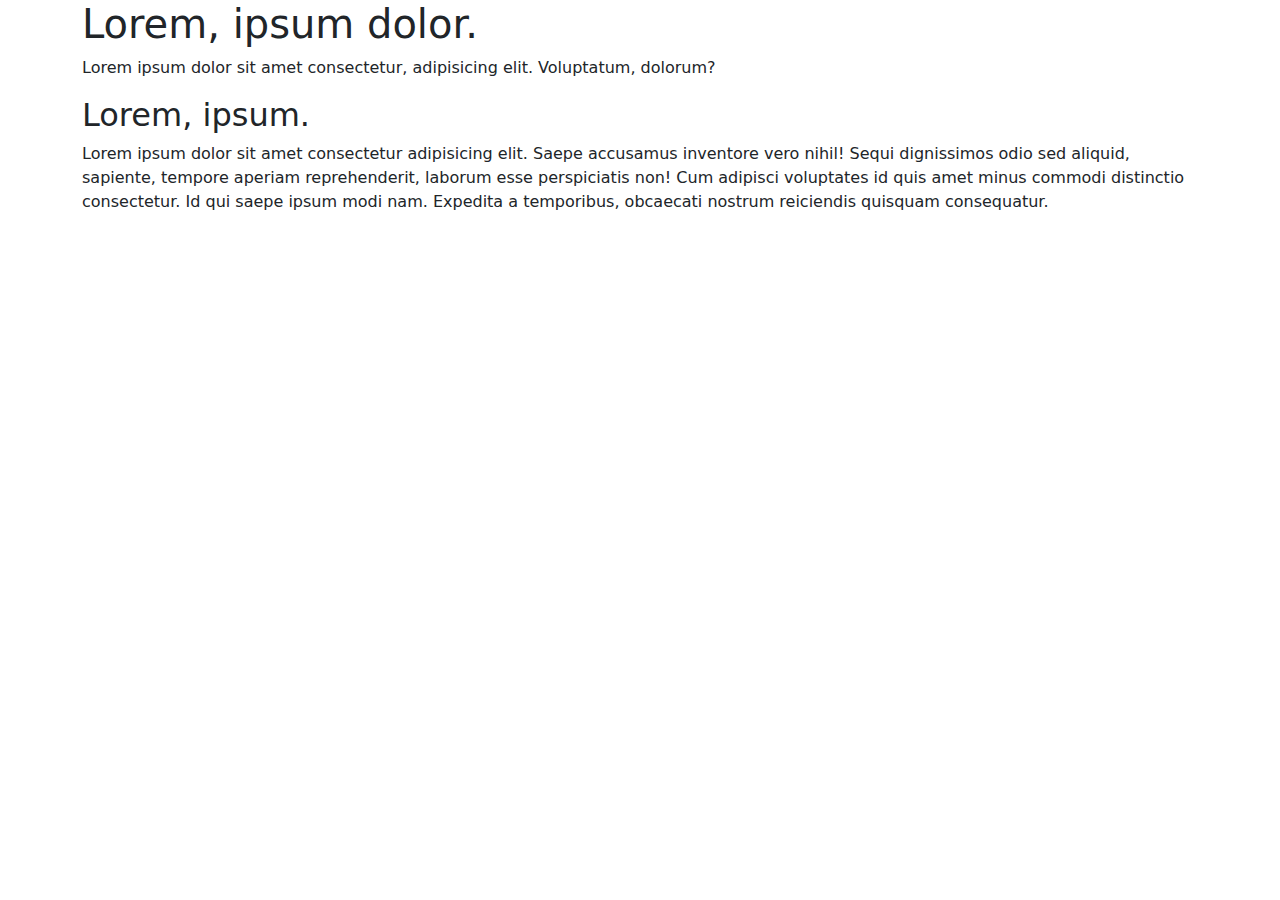
==== index.html @ 2d3d9566 "Add Bootstrap 5, create js css folders, create landing page" ====
<!DOCTYPE html>
<html lang="en">
<head>
    <meta charset="UTF-8">
    <meta name="viewport" content="width=device-width, initial-scale=1.0">
    <link rel="stylesheet" href="css/bootstrap/bootstrap.css">
    <title>UASEC</title>
</head>
<body>
<div class="container">
    <h1>Lorem, ipsum dolor.</h1>
    <p>Lorem ipsum dolor sit amet consectetur, adipisicing elit. Voluptatum, dolorum?</p>
    <h2>Lorem, ipsum.</h2>
    <p>Lorem ipsum dolor sit amet consectetur adipisicing elit. Saepe accusamus inventore vero nihil! Sequi dignissimos odio sed aliquid, sapiente, tempore aperiam reprehenderit, laborum esse perspiciatis non! Cum adipisci voluptates id quis amet minus commodi distinctio consectetur. Id qui saepe ipsum modi nam. Expedita a temporibus, obcaecati nostrum reiciendis quisquam consequatur.</p>

</div>
    <script>src="js/bootstrap/bootstrap.js"</script>
</body>
</html>
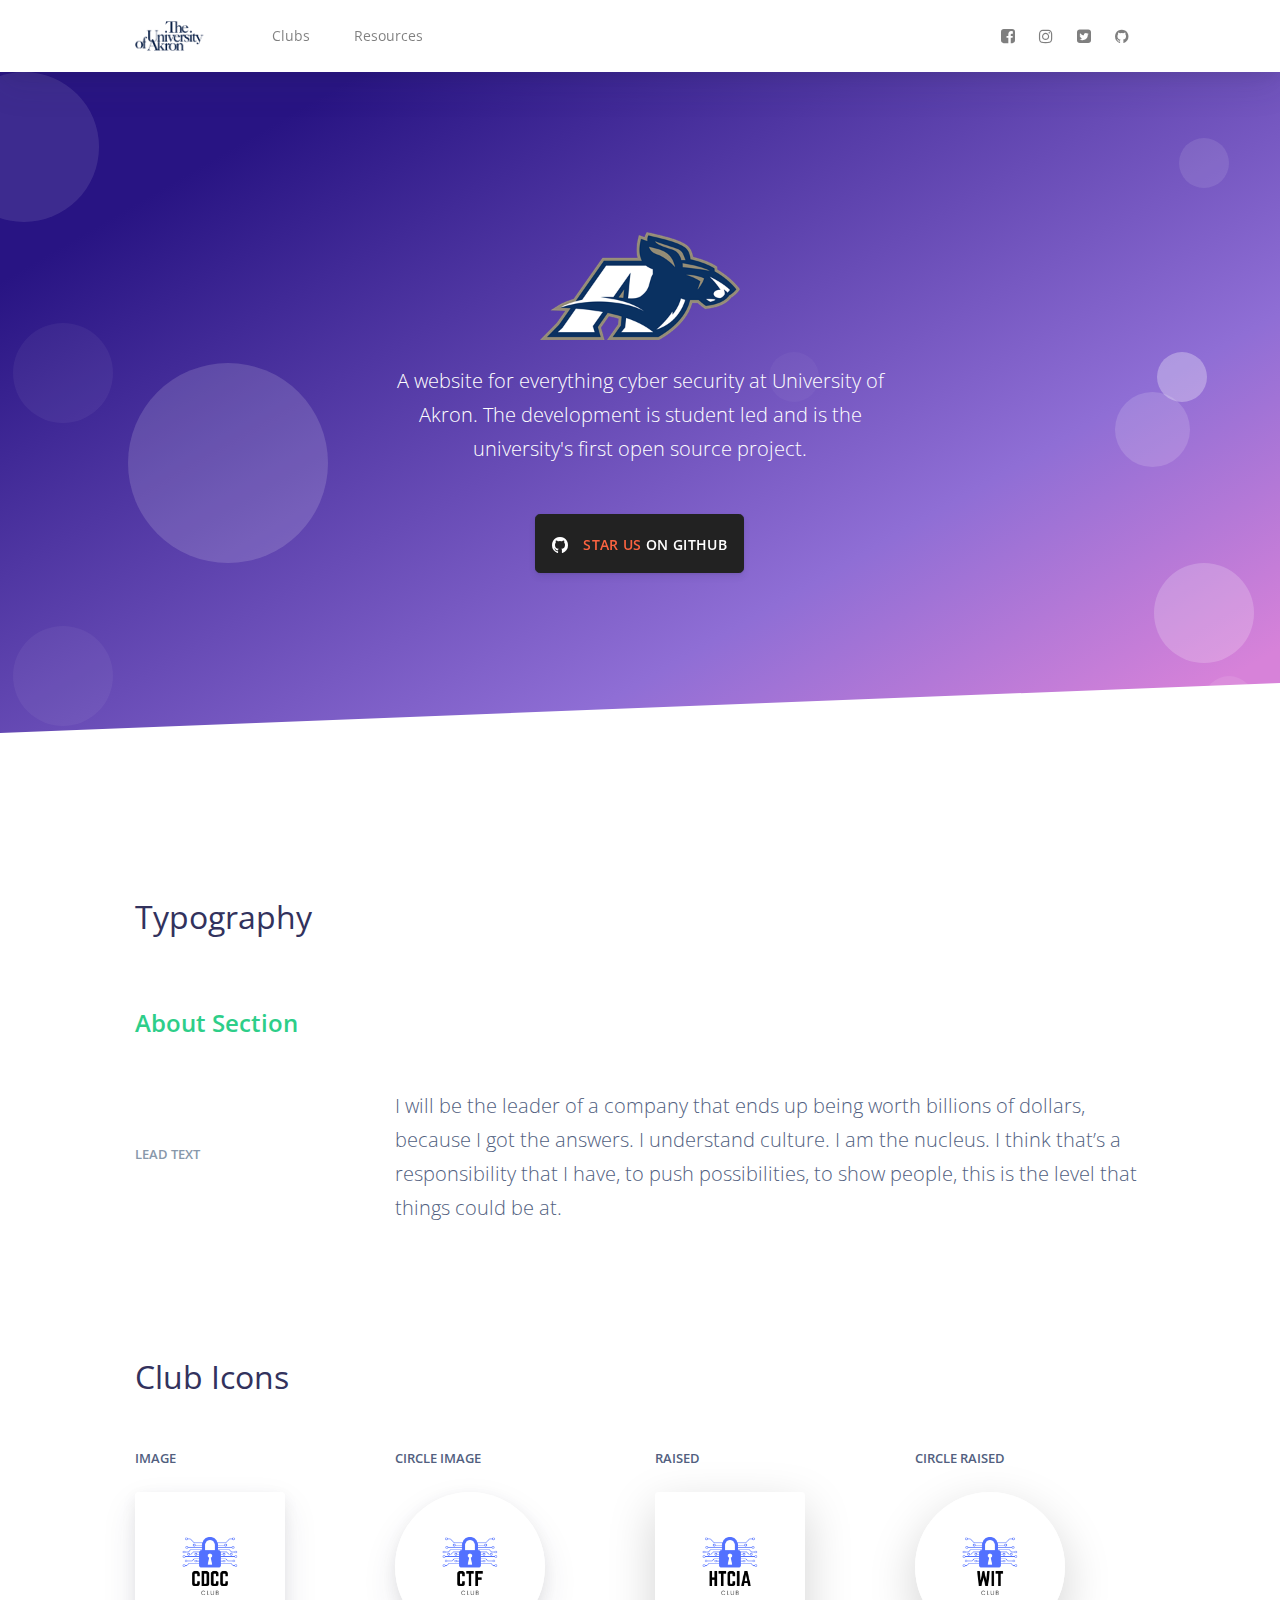
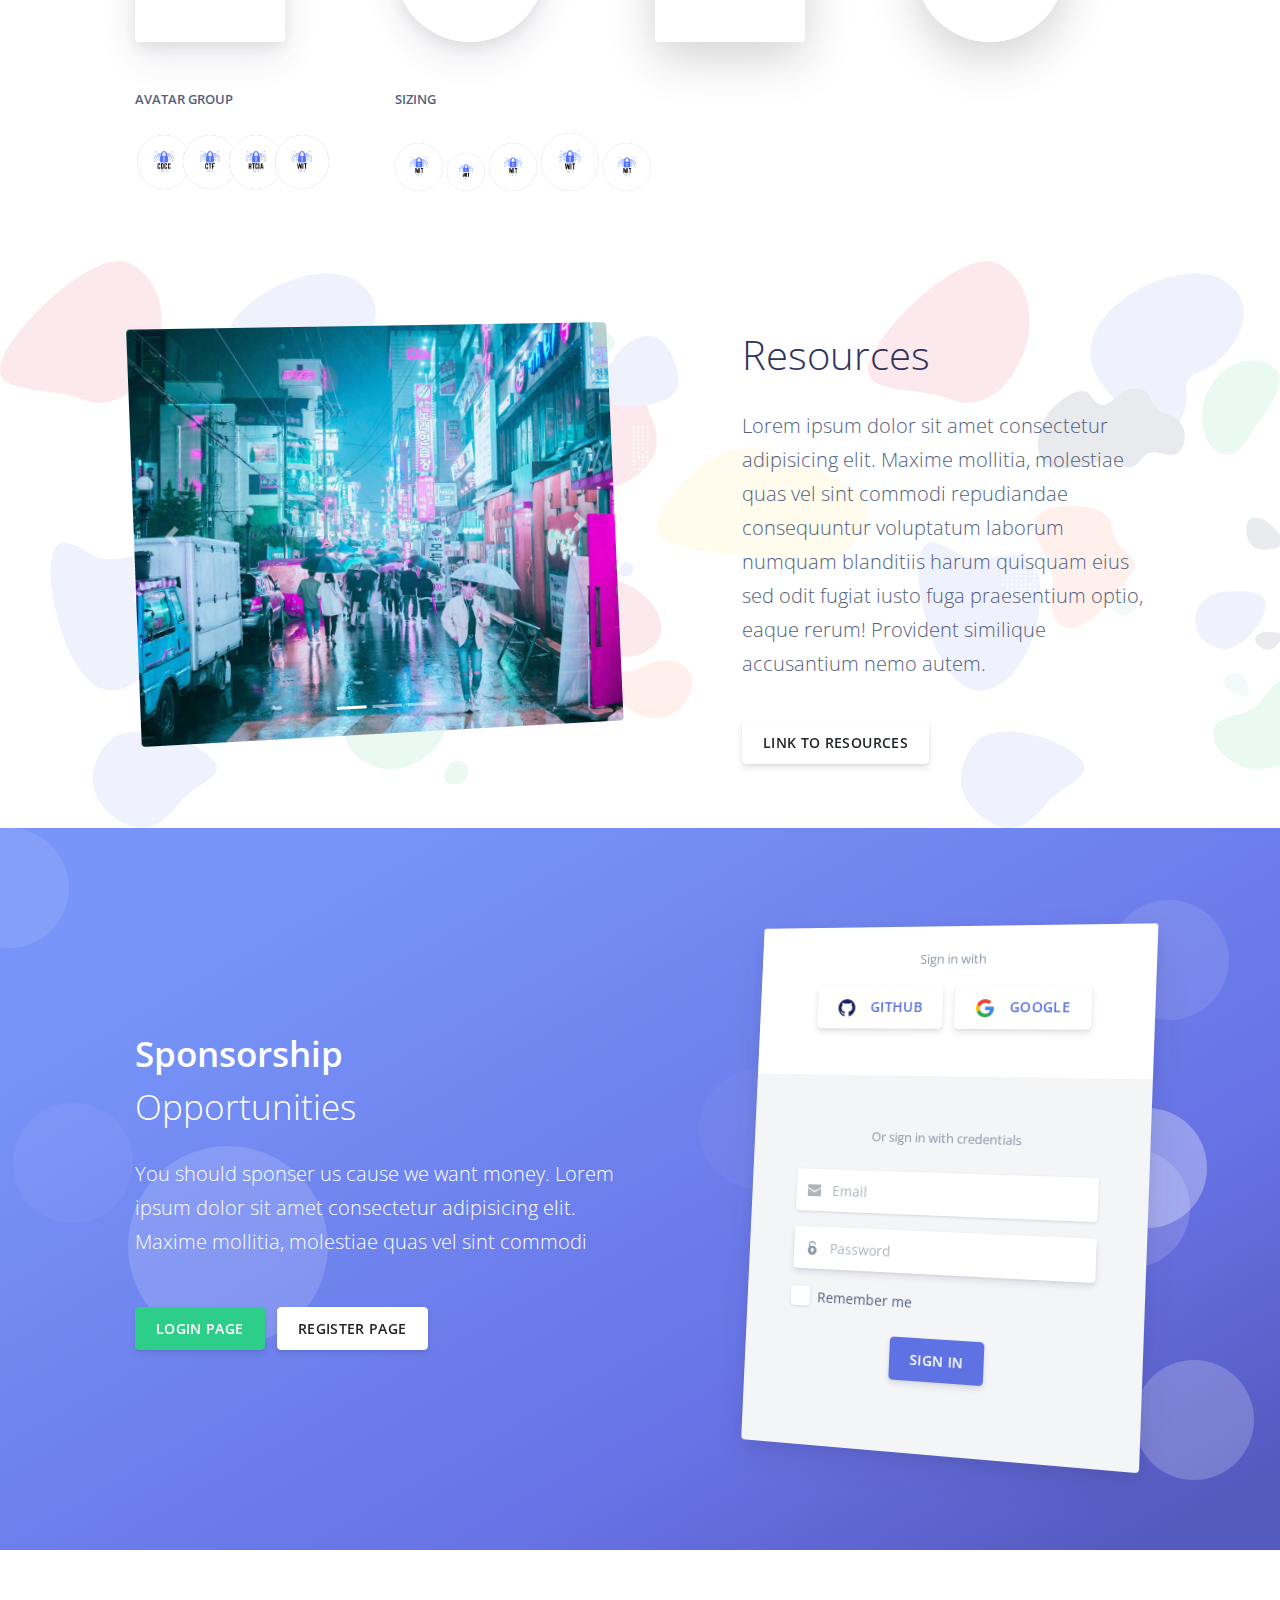
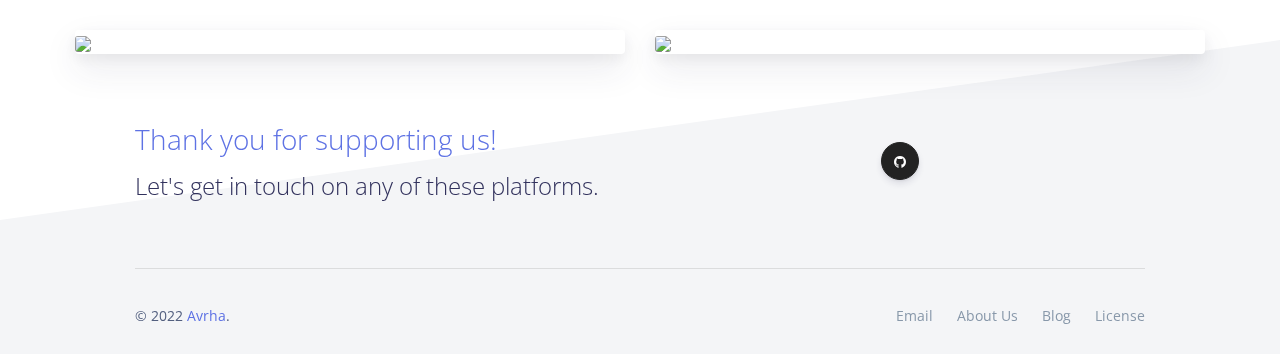
==== commit 22866b36: "stuff" ====
--- a/index.html
+++ b/index.html
@@ -1,19 +1,460 @@
 <!DOCTYPE html>
 <html lang="en">
+
 <head>
-    <meta charset="UTF-8">
-    <meta name="viewport" content="width=device-width, initial-scale=1.0">
-    <link rel="stylesheet" href="css/bootstrap/bootstrap.css">
-    <title>UASEC</title>
+  <meta charset="utf-8" />
+  <meta name="viewport" content="width=device-width, initial-scale=1, shrink-to-fit=no">
+  <link rel="apple-touch-icon" sizes="76x76" href="./assets/img/apple-icon.png">
+  <link rel="icon" type="image/png" href="./assets/img/favicon.png">
+  <title>
+      UASEC
+  </title>
+  <!--     Fonts and icons     -->
+  <link href="https://fonts.googleapis.com/css?family=Open+Sans:300,400,600,700" rel="stylesheet">
+  <link href="https://use.fontawesome.com/releases/v5.0.6/css/all.css" rel="stylesheet">
+  <!-- Nucleo Icons -->
+  <link href="./assets/css/nucleo-icons.css" rel="stylesheet" />
+  <link href="./assets/css/nucleo-svg.css" rel="stylesheet" />
+  <!-- Font Awesome Icons -->
+  <link href="./assets/css/font-awesome.css" rel="stylesheet" />
+  <link href="./assets/css/nucleo-svg.css" rel="stylesheet" />
+  <!-- CSS Files -->
+  <link href="./assets/css/uakronsec.css" rel="stylesheet" />
 </head>
-<body>
-<div class="container">
-    <h1>Lorem, ipsum dolor.</h1>
-    <p>Lorem ipsum dolor sit amet consectetur, adipisicing elit. Voluptatum, dolorum?</p>
-    <h2>Lorem, ipsum.</h2>
-    <p>Lorem ipsum dolor sit amet consectetur adipisicing elit. Saepe accusamus inventore vero nihil! Sequi dignissimos odio sed aliquid, sapiente, tempore aperiam reprehenderit, laborum esse perspiciatis non! Cum adipisci voluptates id quis amet minus commodi distinctio consectetur. Id qui saepe ipsum modi nam. Expedita a temporibus, obcaecati nostrum reiciendis quisquam consequatur.</p>
 
-</div>
-    <script>src="js/bootstrap/bootstrap.js"</script>
+<body class="index-page">
+  <!-- Navbar -->
+  <nav id="navbar-main" class="navbar navbar-main navbar-expand-lg bg-white navbar-light position-sticky top-0 shadow py-2">
+    <div class="container">
+      <a class="navbar-brand mr-lg-5" href="./index.html">
+        <img src="./assets/img/brand/blue.png">
+      </a>
+      <button class="navbar-toggler" type="button" data-toggle="collapse" data-target="#navbar_global" aria-controls="navbar_global" aria-expanded="false" aria-label="Toggle navigation">
+        <span class="navbar-toggler-icon"></span>
+      </button>
+      <div class="navbar-collapse collapse" id="navbar_global">
+        <div class="navbar-collapse-header">
+          <div class="row">
+            <div class="col-6 collapse-brand">
+              <a href="./index.html">
+                <img src="./assets/img/brand/blue.png">
+              </a>
+            </div>
+            <div class="col-6 collapse-close">
+              <button type="button" class="navbar-toggler" data-toggle="collapse" data-target="#navbar_global" aria-controls="navbar_global" aria-expanded="false" aria-label="Toggle navigation">
+                <span></span>
+                <span></span>
+              </button>
+            </div>
+          </div>
+        </div>
+        <ul class="navbar-nav navbar-nav-hover align-items-lg-center">
+          <li class="nav-item dropdown">
+            <a href="#" class="nav-link" data-toggle="dropdown" href="#" role="button">
+              <i class="ni ni-ui-04 d-lg-none"></i>
+              <span class="nav-link-inner--text">Clubs</span>
+            </a>
+            <div class="dropdown-menu dropdown-menu-xl">
+              <div class="dropdown-menu-inner">
+                <a href="" class="media d-flex align-items-center">
+                  <div class="icon icon-shape bg-gradient-primary rounded-circle text-white">
+                    <i class="ni ni-spaceship"></i>
+                  </div>
+                  <div class="media-body ml-3">
+                    <h6 class="heading text-primary mb-md-1">Getting started</h6>
+                    <p class="description d-none d-md-inline-block mb-0">CDCC Club</p>
+                  </div>
+                </a>
+                <a href="" class="media d-flex align-items-center">
+                  <div class="icon icon-shape bg-gradient-success rounded-circle text-white">
+                    <i class="ni ni-palette"></i>
+                  </div>
+                  <div class="media-body ml-3">
+                    <h6 class="heading text-primary mb-md-1">Foundation</h6>
+                    <p class="description d-none d-md-inline-block mb-0">WIT/WICYS</p>
+                  </div>
+                </a>
+                <a href="" class="media d-flex align-items-center">
+                  <div class="icon icon-shape bg-gradient-warning rounded-circle text-white">
+                    <i class="ni ni-ui-04"></i>
+                  </div>
+                  <div class="media-body ml-3">
+                    <h5 class="heading text-warning mb-md-1">Components</h5>
+                    <p class="description d-none d-md-inline-block mb-0">CTF Club</p>
+                  </div>
+                </a>
+              </div>
+            </div>
+          </li>
+          <li class="nav-item dropdown">
+            <a href="#" class="nav-link" data-toggle="dropdown" href="#" role="button">
+              <i class="ni ni-collection d-lg-none"></i>
+              <span class="nav-link-inner--text">Resources</span>
+            </a>
+            <div class="dropdown-menu">
+              <a href="./clubs/htcla.html" class="dropdown-item">HTCIA Club</a>
+              <a href="./clubs/cdcc.html" class="dropdown-item">CDCC Club</a>
+              <a href="./clubs/women.html" class="dropdown-item">WIT/WICYS</a>
+              <a href="./clubs/ctf.html" class="dropdown-item">CTF Club</a>
+            </div>
+          </li>
+        </ul>
+        <ul class="navbar-nav align-items-lg-center ml-lg-auto">
+          <li class="nav-item">
+            <a class="nav-link nav-link-icon" href="https://www.facebook.com/UAkron/" target="_blank" data-toggle="tooltip" title="Like us on Facebook">
+              <i class="fa fa-facebook-square"></i>
+              <span class="nav-link-inner--text d-lg-none">Facebook</span>
+            </a>
+          </li>
+          <li class="nav-item">
+            <a class="nav-link nav-link-icon" href="https://www.instagram.com/avrha" target="_blank" data-toggle="tooltip" title="Follow us on Instagram">
+              <i class="fa fa-instagram"></i>
+              <span class="nav-link-inner--text d-lg-none">Instagram</span>
+            </a>
+          </li>
+          <li class="nav-item">
+            <a class="nav-link nav-link-icon" href="https://twitter.com/uakron" target="_blank" data-toggle="tooltip" title="Follow us on Twitter">
+              <i class="fa fa-twitter-square"></i>
+              <span class="nav-link-inner--text d-lg-none">Twitter</span>
+            </a>
+          </li>
+          <li class="nav-item">
+              <a class="nav-link nav-link-icon" href="https://github.com/avrha/uakronsec" target="_blank" data-toggle="tooltip" title="Star us on Github">
+              <i class="fa fa-github"></i>
+              <span class="nav-link-inner--text d-lg-none">Github</span>
+            </a>
+          </li>
+        </ul>
+      </div>
+    </div>
+  </nav>
+  <!-- End Navbar -->
+  <!-- Hero Section -->
+  <div class="wrapper">
+    <div class="section section-hero section-shaped">
+      <div class="shape shape-style-1 shape-primary">
+        <span class="span-150"></span>
+        <span class="span-50"></span>
+        <span class="span-50"></span>
+        <span class="span-75"></span>
+        <span class="span-100"></span>
+        <span class="span-75"></span>
+        <span class="span-50"></span>
+        <span class="span-100"></span>
+        <span class="span-50"></span>
+        <span class="span-100"></span>
+      </div>
+      <div class="page-header">
+        <div class="container shape-container d-flex align-items-center py-lg">
+          <div class="col px-0">
+            <div class="row align-items-center justify-content-center">
+              <div class="col-lg-6 text-center">
+                <img src="./assets/img/brand/white.png" style="width: 200px;" class="img-fluid">
+                <p class="lead text-white">A website for everything cyber security at University of Akron. The development is student led and is the university's first open source project.</p>
+                <div class="btn-wrapper mt-5">
+                  <a href="https://github.com/avrha/uakronsec" class="btn btn-lg btn-github btn-icon mb-3 mb-sm-0" target="_blank">
+                    <span class="btn-inner--icon"><i class="fa fa-github"></i></span>
+                    <span class="btn-inner--text"><span class="text-warning">Star us</span> on Github</span>
+                  </a>
+                </div>
+              </div>
+            </div>
+          </div>
+        </div>
+      </div>
+      <div class="separator separator-bottom separator-skew zindex-100">
+        <svg x="0" y="0" viewBox="0 0 2560 100" preserveAspectRatio="none" version="1.1" xmlns="http://www.w3.org/2000/svg">
+          <polygon class="fill-white" points="2560 0 2560 100 0 100"></polygon>
+        </svg>
+      </div>
+    </div>
+  </div>
+  <!-- About -->
+  <!-- Typography -->
+  <div class="section section-typography">
+    <div class="container">
+      <h2 class="mt-lg mb-5">
+        <span>Typography</span>
+      </h2>
+      <!-- Paragraphs -->
+      <h3 class="h4 text-success font-weight-bold mt-md">About Section</h3>
+      <div class="row py-3 align-items-center">
+        <div class="col-sm-3">
+          <small class="text-uppercase text-muted font-weight-bold">Lead text</small>
+        </div>
+        <div class="col-sm-9">
+          <p class="lead">I will be the leader of a company that ends up being worth billions of dollars, because I got the answers. I understand culture. I am the nucleus. I think that’s a responsibility that I have, to push possibilities, to show people, this is the level that things could be at.</p>
+        </div>
+      </div>
+      <!-- Images -->
+      <!-- Where Club Icons can go -->
+      <h2 class="mt-lg mb-5">
+        <span>Club Icons</span>
+      </h2>
+      <div class="row">
+        <div class="col-sm-3 col-6">
+          <small class="d-block text-uppercase font-weight-bold mb-4">Image</small>
+          <img src="./assets/img/faces/CDCC.png" alt="Rounded image" class="img-fluid rounded shadow" style="width: 150px;">
+        </div>
+        <div class="col-sm-3 col-6">
+          <small class="d-block text-uppercase font-weight-bold mb-4">Circle Image</small>
+          <img src="./assets/img/faces/CTF.png" alt="Circle image" class="img-fluid rounded-circle shadow" style="width: 150px;">
+        </div>
+        <div class="col-sm-3 col-6 mt-5 mt-sm-0">
+          <small class="d-block text-uppercase font-weight-bold mb-4">Raised</small>
+          <img src="./assets/img/faces/HTCIA.png" alt="Raised image" class="img-fluid rounded shadow-lg" style="width: 150px;">
+        </div>
+        <div class="col-sm-3 col-6 mt-5 mt-sm-0">
+          <small class="d-block text-uppercase font-weight-bold mb-4">Circle Raised</small>
+          <img src="./assets/img/faces/WIT.png" alt="Raised circle image" class="img-fluid rounded-circle shadow-lg" style="width: 150px;">
+        </div>
+      </div>
+      <div class="row mt-5">
+        <div class="col-sm-3 col-6">
+          <small class="d-block text-uppercase font-weight-bold mb-4">Avatar group</small>
+          <div class="avatar-group">
+            <a href="javascript:;" class="avatar avatar-lg rounded-circle" data-toggle="tooltip" data-original-title="Ryan Tompson">
+              <img alt="Image placeholder" src="./assets/img/faces/CDCC.png">
+            </a>
+            <a href="javascript:;" class="avatar avatar-lg rounded-circle" data-toggle="tooltip" data-original-title="Romina Hadid">
+              <img alt="Image placeholder" src="./assets/img/faces/CTF.png">
+            </a>
+            <a href="javascript:;" class="avatar avatar-lg rounded-circle" data-toggle="tooltip" data-original-title="Alexander Smith">
+              <img alt="Image placeholder" src="./assets/img/faces/HTCIA.png">
+            </a>
+            <a href="javascript:;" class="avatar avatar-lg rounded-circle" data-toggle="tooltip" data-original-title="Jessica Doe">
+              <img alt="Image placeholder" src="./assets/img/faces/WIT.png">
+            </a>
+          </div>
+        </div>
+        <div class="col-sm-6 col-6">
+          <small class="d-block text-uppercase font-weight-bold mb-4">Sizing</small>
+          <a href="javascript:;" class="avatar avatar-xs rounded-circle">
+            <img alt="Image placeholder" src="./assets/img/faces/WIT.png">
+          </a>
+          <a href="javascript:;" class="avatar avatar-sm rounded-circle">
+            <img alt="Image placeholder" src="./assets/img/faces/WIT.png">
+          </a>
+          <a href="javascript:;" class="avatar rounded-circle">
+            <img alt="Image placeholder" src="./assets/img/faces/WIT.png">
+          </a>
+          <a href="javascript:;" class="avatar avatar-lg rounded-circle">
+            <img alt="Image placeholder" src="./assets/img/faces/WIT.png">
+          </a>
+          <a href="javascript:;" class="avatar avatar-xl rounded-circle">
+            <img alt="Image placeholder" src="./assets/img/faces/WIT.png">
+          </a>
+        </div>
+      </div>
+    </div>
+  </div>
+  <div class="section" style="background-image: url('./assets/img/ill/1.svg');">
+    <div class="container py-md">
+      <div class="row justify-content-between align-items-center">
+        <div class="col-lg-6 mb-lg-auto">
+          <div class="rounded overflow-hidden transform-perspective-left">
+            <div id="carousel_example" class="carousel slide" data-ride="carousel">
+              <ol class="carousel-indicators">
+                <li data-target="#carousel_example" data-slide-to="0" class="active"></li>
+                <li data-target="#carousel_example" data-slide-to="1"></li>
+                <li data-target="#carousel_example" data-slide-to="2"></li>
+              </ol>
+              <div class="carousel-inner">
+                <div class="carousel-item active">
+                  <img class="img-fluid" src="./assets/img/theme/img-1-1200x1000.jpg" alt="First slide">
+                </div>
+                <div class="carousel-item">
+                  <img class="img-fluid" src="./assets/img/theme/img-2-1200x1000.jpg" alt="Second slide">
+                </div>
+                <div class="carousel-item">
+                  <img class="img-fluid" src="./assets/img/theme/img-1-1200x1000.jpg" alt="Third slide">
+                </div>
+              </div>
+              <a class="carousel-control-prev" href="#carousel_example" role="button" data-slide="prev">
+                <span class="carousel-control-prev-icon" aria-hidden="true"></span>
+                <span class="sr-only">Previous</span>
+              </a>
+              <a class="carousel-control-next" href="#carousel_example" role="button" data-slide="next">
+                <span class="carousel-control-next-icon" aria-hidden="true"></span>
+                <span class="sr-only">Next</span>
+              </a>
+            </div>
+          </div>
+        </div>
+        <div class="col-lg-5 mb-5 mb-lg-0">
+          <h1 class="font-weight-light">Resources</h1>
+          <p class="lead mt-4">Lorem ipsum dolor sit amet consectetur adipisicing elit. Maxime mollitia,
+molestiae quas vel sint commodi repudiandae consequuntur voluptatum laborum
+numquam blanditiis harum quisquam eius sed odit fugiat iusto fuga praesentium
+optio, eaque rerum! Provident similique accusantium nemo autem.</p>
+          <a href="" class="btn btn-white mt-4">Link to resources</a>
+        </div>
+      </div>
+    </div>
+  </div>
+  <section class="section section-lg section-shaped">
+    <div class="shape shape-style-1 shape-default">
+      <span></span>
+      <span></span>
+      <span></span>
+      <span></span>
+      <span></span>
+      <span></span>
+      <span></span>
+      <span></span>
+    </div>
+    <div class="container py-md">
+      <div class="row row-grid justify-content-between align-items-center">
+        <div class="col-lg-6">
+          <h3 class="display-3 text-white">Sponsorship<span class="text-white">Opportunities</span></h3>
+          <p class="lead text-white">You should sponser us cause we want money. Lorem ipsum dolor sit amet consectetur adipisicing elit. Maxime mollitia,
+molestiae quas vel sint commodi</p>
+          <div class="btn-wrapper">
+            <a href="./examples/login.html" class="btn btn-success">Login Page</a>
+            <a href="./examples/register.html" class="btn btn-white">Register Page</a>
+          </div>
+        </div>
+        <div class="col-lg-5 mb-lg-auto">
+          <div class="transform-perspective-right">
+            <div class="card bg-secondary shadow border-0">
+              <div class="card-header bg-white pb-5">
+                <div class="text-muted text-center mb-3"><small>Sign in with</small></div>
+                <div class="btn-wrapper text-center">
+                  <a href="#" class="btn btn-neutral btn-icon">
+                    <span class="btn-inner--icon"><img src="./assets/img/icons/common/github.svg"></span>
+                    <span class="btn-inner--text">Github</span>
+                  </a>
+                  <a href="#" class="btn btn-neutral btn-icon">
+                    <span class="btn-inner--icon"><img src="./assets/img/icons/common/google.svg"></span>
+                    <span class="btn-inner--text">Google</span>
+                  </a>
+                </div>
+              </div>
+              <div class="card-body px-lg-5 py-lg-5">
+                <div class="text-center text-muted mb-4">
+                  <small>Or sign in with credentials</small>
+                </div>
+                <form role="form">
+                  <div class="form-group mb-3">
+                    <div class="input-group input-group-alternative">
+                      <div class="input-group-prepend">
+                        <span class="input-group-text"><i class="ni ni-email-83"></i></span>
+                      </div>
+                      <input class="form-control" placeholder="Email" type="email">
+                    </div>
+                  </div>
+                  <div class="form-group focused">
+                    <div class="input-group input-group-alternative">
+                      <div class="input-group-prepend">
+                        <span class="input-group-text"><i class="ni ni-lock-circle-open"></i></span>
+                      </div>
+                      <input class="form-control" placeholder="Password" type="password">
+                    </div>
+                  </div>
+                  <div class="custom-control custom-control-alternative custom-checkbox">
+                    <input class="custom-control-input" id=" customCheckLogin2" type="checkbox">
+                    <label class="custom-control-label" for=" customCheckLogin2"><span>Remember me</span></label>
+                  </div>
+                  <div class="text-center">
+                    <button type="button" class="btn btn-primary my-4">Sign in</button>
+                  </div>
+                </form>
+              </div>
+            </div>
+          </div>
+        </div>
+      </div>
+    </div>
+  </section>
+  <footer class="footer has-cards">
+    <div class="container container-lg">
+      <div class="row">
+        <div class="col-md-6 mb-5 mb-md-0">
+          <div class="card card-lift--hover shadow border-0">
+            <a href="./examples/landing.html" title="Landing Page">
+              <img src="./assets/img/theme/landing.jpg" class="card-img">
+            </a>
+          </div>
+        </div>
+        <div class="col-md-6 mb-5 mb-lg-0">
+          <div class="card card-lift--hover shadow border-0">
+            <a href="./examples/profile.html" title="Profile Page">
+              <img src="./assets/img/theme/profile.jpg" class="card-img">
+            </a>
+          </div>
+        </div>
+      </div>
+    </div>
+    <div class="container">
+      <div class="row row-grid align-items-center my-md">
+        <div class="col-lg-6">
+          <h3 class="text-primary font-weight-light mb-2">Thank you for supporting us!</h3>
+          <h4 class="mb-0 font-weight-light">Let's get in touch on any of these platforms.</h4>
+        </div>
+        <div class="col-lg-6 text-lg-center btn-wrapper">
+          <button target="_blank" href="https://github.com/avrha/uakronsec" rel="nofollow" class="btn btn-icon-only btn-github rounded-circle" data-toggle="tooltip" data-original-title="Star on Github">
+            <span class="btn-inner--icon"><i class="fa fa-github"></i></span>
+          </button>
+        </div>
+      </div>
+      <hr>
+      <div class="row align-items-center justify-content-md-between">
+        <div class="col-md-6">
+          <div class="copyright">
+            &copy; 2022 <a href="" target="_blank">Avrha</a>.
+          </div>
+        </div>
+        <div class="col-md-6">
+          <ul class="nav nav-footer justify-content-end">
+            <li class="nav-item">
+              <a href="" class="nav-link" target="_blank">Email</a>
+            </li>
+            <li class="nav-item">
+              <a href="" class="nav-link" target="_blank">About Us</a>
+            </li>
+            <li class="nav-item">
+              <a href="" class="nav-link" target="_blank">Blog</a>
+            </li>
+            <li class="nav-item">
+              <a href="" class="nav-link" target="_blank">License</a>
+            </li>
+          </ul>
+        </div>
+      </div>
+    </div>
+  </footer>
+  </div>
+  <!--   Core JS Files   -->
+  <script src="./assets/js/core/jquery.min.js" type="text/javascript"></script>
+  <script src="./assets/js/core/popper.min.js" type="text/javascript"></script>
+  <script src="./assets/js/core/bootstrap.min.js" type="text/javascript"></script>
+  <script src="./assets/js/plugins/perfect-scrollbar.jquery.min.js"></script>
+  <!--  Plugin for Switches, full documentation here: http://www.jque.re/plugins/version3/bootstrap.switch/ -->
+  <script src="./assets/js/plugins/bootstrap-switch.js"></script>
+  <!--  Plugin for the Sliders, full documentation here: http://refreshless.com/nouislider/ -->
+  <script src="./assets/js/plugins/nouislider.min.js" type="text/javascript"></script>
+  <script src="./assets/js/plugins/moment.min.js"></script>
+  <script src="./assets/js/plugins/datetimepicker.js" type="text/javascript"></script>
+  <script src="./assets/js/plugins/bootstrap-datepicker.min.js"></script>
+  <!-- Control Center for Argon UI Kit: parallax effects, scripts for the example pages etc -->
+  <!--  Google Maps Plugin    -->
+  <script>
+    function scrollToDownload() {
+
+      if ($('.section-download').length != 0) {
+        $("html, body").animate({
+          scrollTop: $('.section-download').offset().top
+        }, 1000);
+      }
+    }
+  </script>
+  <script src="https://cdn.trackjs.com/agent/v3/latest/t.js"></script>
+  <script>
+    window.TrackJS &&
+      TrackJS.install({
+        token: "ee6fab19c5a04ac1a32a645abde4613a",
+      });
+  </script>
 </body>
-</html>+
+</html>
--- a/assets/css/nucleo-icons.css
+++ b/assets/css/nucleo-icons.css
@@ -0,0 +1,597 @@
+/*--------------------------------
+
+hermes-dashboard-icons Web Font - built using nucleoapp.com
+License - nucleoapp.com/license/
+
+-------------------------------- */
+@font-face {
+  font-family: 'NucleoIcons';
+  src: url('../fonts/nucleo-icons.eot');
+  src: url('../fonts/nucleo-icons.eot') format('embedded-opentype'), url('../fonts/nucleo-icons.woff2') format('woff2'), url('../fonts/nucleo-icons.woff') format('woff'), url('../fonts/nucleo-icons.ttf') format('truetype'), url('../fonts/nucleo-icons.svg') format('svg');
+  font-weight: normal;
+  font-style: normal;
+}
+
+/*------------------------
+    base class definition
+-------------------------*/
+.ni {
+  display: inline-block;
+  font: normal normal normal 14px/1 NucleoIcons;
+  font-size: inherit;
+  text-rendering: auto;
+  -webkit-font-smoothing: antialiased;
+  -moz-osx-font-smoothing: grayscale;
+}
+
+/*------------------------
+  change icon size
+-------------------------*/
+.ni-lg {
+  font-size: 1.33333333em;
+  line-height: 0.75em;
+  vertical-align: -15%;
+}
+
+.ni-2x {
+  font-size: 2em;
+}
+
+.ni-3x {
+  font-size: 3em;
+}
+
+.ni-4x {
+  font-size: 4em;
+}
+
+.ni-5x {
+  font-size: 5em;
+}
+
+/*----------------------------------
+  add a square/circle background
+-----------------------------------*/
+.ni.square,
+.ni.circle {
+  padding: 0.33333333em;
+  vertical-align: -16%;
+  background-color: #eee;
+}
+
+.ni.circle {
+  border-radius: 50%;
+}
+
+/*------------------------
+  list icons
+-------------------------*/
+.ni-ul {
+  padding-left: 0;
+  margin-left: 2.14285714em;
+  list-style-type: none;
+}
+
+.ni-ul>li {
+  position: relative;
+}
+
+.ni-ul>li>.ni {
+  position: absolute;
+  left: -1.57142857em;
+  top: 0.14285714em;
+  text-align: center;
+}
+
+.ni-ul>li>.ni.lg {
+  top: 0;
+  left: -1.35714286em;
+}
+
+.ni-ul>li>.ni.circle,
+.ni-ul>li>.ni.square {
+  top: -0.19047619em;
+  left: -1.9047619em;
+}
+
+/*------------------------
+  spinning icons
+-------------------------*/
+.ni.spin {
+  -webkit-animation: nc-spin 2s infinite linear;
+  -moz-animation: nc-spin 2s infinite linear;
+  animation: nc-spin 2s infinite linear;
+}
+
+@-webkit-keyframes nc-spin {
+  0% {
+    -webkit-transform: rotate(0deg);
+  }
+
+  100% {
+    -webkit-transform: rotate(360deg);
+  }
+}
+
+@-moz-keyframes nc-spin {
+  0% {
+    -moz-transform: rotate(0deg);
+  }
+
+  100% {
+    -moz-transform: rotate(360deg);
+  }
+}
+
+@keyframes nc-spin {
+  0% {
+    -webkit-transform: rotate(0deg);
+    -moz-transform: rotate(0deg);
+    -ms-transform: rotate(0deg);
+    -o-transform: rotate(0deg);
+    transform: rotate(0deg);
+  }
+
+  100% {
+    -webkit-transform: rotate(360deg);
+    -moz-transform: rotate(360deg);
+    -ms-transform: rotate(360deg);
+    -o-transform: rotate(360deg);
+    transform: rotate(360deg);
+  }
+}
+
+/*------------------------
+  rotated/flipped icons
+-------------------------*/
+.ni.rotate-90 {
+  filter: progid:DXImageTransform.Microsoft.BasicImage(rotation=1);
+  -webkit-transform: rotate(90deg);
+  -moz-transform: rotate(90deg);
+  -ms-transform: rotate(90deg);
+  -o-transform: rotate(90deg);
+  transform: rotate(90deg);
+}
+
+.ni.rotate-180 {
+  filter: progid:DXImageTransform.Microsoft.BasicImage(rotation=2);
+  -webkit-transform: rotate(180deg);
+  -moz-transform: rotate(180deg);
+  -ms-transform: rotate(180deg);
+  -o-transform: rotate(180deg);
+  transform: rotate(180deg);
+}
+
+.ni.rotate-270 {
+  filter: progid:DXImageTransform.Microsoft.BasicImage(rotation=3);
+  -webkit-transform: rotate(270deg);
+  -moz-transform: rotate(270deg);
+  -ms-transform: rotate(270deg);
+  -o-transform: rotate(270deg);
+  transform: rotate(270deg);
+}
+
+.ni.flip-y {
+  filter: progid:DXImageTransform.Microsoft.BasicImage(rotation=0);
+  -webkit-transform: scale(-1, 1);
+  -moz-transform: scale(-1, 1);
+  -ms-transform: scale(-1, 1);
+  -o-transform: scale(-1, 1);
+  transform: scale(-1, 1);
+}
+
+.ni.flip-x {
+  filter: progid:DXImageTransform.Microsoft.BasicImage(rotation=2);
+  -webkit-transform: scale(1, -1);
+  -moz-transform: scale(1, -1);
+  -ms-transform: scale(1, -1);
+  -o-transform: scale(1, -1);
+  transform: scale(1, -1);
+}
+
+/*------------------------
+    font icons
+-------------------------*/
+
+.ni-active-40::before {
+  content: "\ea02";
+}
+
+.ni-air-baloon::before {
+  content: "\ea03";
+}
+
+.ni-album-2::before {
+  content: "\ea04";
+}
+
+.ni-align-center::before {
+  content: "\ea05";
+}
+
+.ni-align-left-2::before {
+  content: "\ea06";
+}
+
+.ni-ambulance::before {
+  content: "\ea07";
+}
+
+.ni-app::before {
+  content: "\ea08";
+}
+
+.ni-archive-2::before {
+  content: "\ea09";
+}
+
+.ni-atom::before {
+  content: "\ea0a";
+}
+
+.ni-badge::before {
+  content: "\ea0b";
+}
+
+.ni-bag-17::before {
+  content: "\ea0c";
+}
+
+.ni-basket::before {
+  content: "\ea0d";
+}
+
+.ni-bell-55::before {
+  content: "\ea0e";
+}
+
+.ni-bold-down::before {
+  content: "\ea0f";
+}
+
+.ni-bold-left::before {
+  content: "\ea10";
+}
+
+.ni-bold-right::before {
+  content: "\ea11";
+}
+
+.ni-bold-up::before {
+  content: "\ea12";
+}
+
+.ni-bold::before {
+  content: "\ea13";
+}
+
+.ni-book-bookmark::before {
+  content: "\ea14";
+}
+
+.ni-books::before {
+  content: "\ea15";
+}
+
+.ni-box-2::before {
+  content: "\ea16";
+}
+
+.ni-briefcase-24::before {
+  content: "\ea17";
+}
+
+.ni-building::before {
+  content: "\ea18";
+}
+
+.ni-bulb-61::before {
+  content: "\ea19";
+}
+
+.ni-bullet-list-67::before {
+  content: "\ea1a";
+}
+
+.ni-bus-front-12::before {
+  content: "\ea1b";
+}
+
+.ni-button-pause::before {
+  content: "\ea1c";
+}
+
+.ni-button-play::before {
+  content: "\ea1d";
+}
+
+.ni-button-power::before {
+  content: "\ea1e";
+}
+
+.ni-calendar-grid-58::before {
+  content: "\ea1f";
+}
+
+.ni-camera-compact::before {
+  content: "\ea20";
+}
+
+.ni-caps-small::before {
+  content: "\ea21";
+}
+
+.ni-cart::before {
+  content: "\ea22";
+}
+
+.ni-chart-bar-32::before {
+  content: "\ea23";
+}
+
+.ni-chart-pie-35::before {
+  content: "\ea24";
+}
+
+.ni-chat-round::before {
+  content: "\ea25";
+}
+
+.ni-check-bold::before {
+  content: "\ea26";
+}
+
+.ni-circle-08::before {
+  content: "\ea27";
+}
+
+.ni-cloud-download-95::before {
+  content: "\ea28";
+}
+
+.ni-cloud-upload-96::before {
+  content: "\ea29";
+}
+
+.ni-compass-04::before {
+  content: "\ea2a";
+}
+
+.ni-controller::before {
+  content: "\ea2b";
+}
+
+.ni-credit-card::before {
+  content: "\ea2c";
+}
+
+.ni-curved-next::before {
+  content: "\ea2d";
+}
+
+.ni-delivery-fast::before {
+  content: "\ea2e";
+}
+
+.ni-diamond::before {
+  content: "\ea2f";
+}
+
+.ni-email-83::before {
+  content: "\ea30";
+}
+
+.ni-fat-add::before {
+  content: "\ea31";
+}
+
+.ni-fat-delete::before {
+  content: "\ea32";
+}
+
+.ni-fat-remove::before {
+  content: "\ea33";
+}
+
+.ni-favourite-28::before {
+  content: "\ea34";
+}
+
+.ni-folder-17::before {
+  content: "\ea35";
+}
+
+.ni-glasses-2::before {
+  content: "\ea36";
+}
+
+.ni-hat-3::before {
+  content: "\ea37";
+}
+
+.ni-headphones::before {
+  content: "\ea38";
+}
+
+.ni-html5::before {
+  content: "\ea39";
+}
+
+.ni-istanbul::before {
+  content: "\ea3a";
+}
+
+.ni-key-25::before {
+  content: "\ea3b";
+}
+
+.ni-laptop::before {
+  content: "\ea3c";
+}
+
+.ni-like-2::before {
+  content: "\ea3d";
+}
+
+.ni-lock-circle-open::before {
+  content: "\ea3e";
+}
+
+.ni-map-big::before {
+  content: "\ea3f";
+}
+
+.ni-mobile-button::before {
+  content: "\ea40";
+}
+
+.ni-money-coins::before {
+  content: "\ea41";
+}
+
+.ni-note-03::before {
+  content: "\ea42";
+}
+
+.ni-notification-70::before {
+  content: "\ea43";
+}
+
+.ni-palette::before {
+  content: "\ea44";
+}
+
+.ni-paper-diploma::before {
+  content: "\ea45";
+}
+
+.ni-pin-3::before {
+  content: "\ea46";
+}
+
+.ni-planet::before {
+  content: "\ea47";
+}
+
+.ni-ruler-pencil::before {
+  content: "\ea48";
+}
+
+.ni-satisfied::before {
+  content: "\ea49";
+}
+
+.ni-scissors::before {
+  content: "\ea4a";
+}
+
+.ni-send::before {
+  content: "\ea4b";
+}
+
+.ni-settings-gear-65::before {
+  content: "\ea4c";
+}
+
+.ni-settings::before {
+  content: "\ea4d";
+}
+
+.ni-single-02::before {
+  content: "\ea4e";
+}
+
+.ni-single-copy-04::before {
+  content: "\ea4f";
+}
+
+.ni-sound-wave::before {
+  content: "\ea50";
+}
+
+.ni-spaceship::before {
+  content: "\ea51";
+}
+
+.ni-square-pin::before {
+  content: "\ea52";
+}
+
+.ni-support-16::before {
+  content: "\ea53";
+}
+
+.ni-tablet-button::before {
+  content: "\ea54";
+}
+
+.ni-tag::before {
+  content: "\ea55";
+}
+
+.ni-tie-bow::before {
+  content: "\ea56";
+}
+
+.ni-time-alarm::before {
+  content: "\ea57";
+}
+
+.ni-trophy::before {
+  content: "\ea58";
+}
+
+.ni-tv-2::before {
+  content: "\ea59";
+}
+
+.ni-umbrella-13::before {
+  content: "\ea5a";
+}
+
+.ni-user-run::before {
+  content: "\ea5b";
+}
+
+.ni-vector::before {
+  content: "\ea5c";
+}
+
+.ni-watch-time::before {
+  content: "\ea5d";
+}
+
+.ni-world::before {
+  content: "\ea5e";
+}
+
+.ni-zoom-split-in::before {
+  content: "\ea5f";
+}
+
+.ni-collection::before {
+  content: "\ea60";
+}
+
+.ni-image::before {
+  content: "\ea61";
+}
+
+.ni-shop::before {
+  content: "\ea62";
+}
+
+.ni-ungroup::before {
+  content: "\ea63";
+}
+
+.ni-world-2::before {
+  content: "\ea64";
+}
+
+.ni-ui-04::before {
+  content: "\ea65";
+}
+
+
+/* all icon font classes list here */--- a/assets/css/nucleo-svg.css
+++ b/assets/css/nucleo-svg.css
@@ -0,0 +1,135 @@
+/* Generated using nucleoapp.com */
+/* --------------------------------
+
+Icon colors
+
+-------------------------------- */
+
+.icon {
+  display: inline-block;
+  /* icon primary color */
+  color: #111111;
+  height: 1em;
+  width: 1em;
+}
+
+.icon use {
+  /* icon secondary color - fill */
+  fill: #7ea6f6;
+}
+
+.icon.icon-outline use {
+  /* icon secondary color - stroke */
+  stroke: #7ea6f6;
+}
+
+/* --------------------------------
+
+Change icon size
+
+-------------------------------- */
+
+.icon-xs {
+  height: 0.5em;
+  width: 0.5em;
+}
+
+.icon-sm {
+  height: 0.8em;
+  width: 0.8em;
+}
+
+.icon-lg {
+  height: 1.6em;
+  width: 1.6em;
+}
+
+.icon-xl {
+  height: 2em;
+  width: 2em;
+}
+
+/* -------------------------------- 
+
+Align icon and text 
+
+-------------------------------- */
+
+.icon-text-aligner {
+  /* add this class to parent element that contains icon + text */
+  display: flex;
+  align-items: center;
+}
+
+.icon-text-aligner .icon {
+  color: inherit;
+  margin-right: 0.4em;
+}
+
+.icon-text-aligner .icon use {
+  color: inherit;
+  fill: currentColor;
+}
+
+.icon-text-aligner .icon.icon-outline use {
+  stroke: currentColor;
+}
+
+/* -------------------------------- 
+
+Icon reset values - used to enable color customizations
+
+-------------------------------- */
+
+.icon {
+  fill: currentColor;
+  stroke: none;
+}
+
+.icon.icon-outline {
+  fill: none;
+  stroke: currentColor;
+}
+
+.icon use {
+  stroke: none;
+}
+
+.icon.icon-outline use {
+  fill: none;
+}
+
+/* -------------------------------- 
+
+Stroke effects - Nucleo outline icons
+
+- 16px icons -> up to 1px stroke (16px outline icons do not support stroke changes)
+- 24px, 32px icons -> up to 2px stroke
+- 48px, 64px icons -> up to 4px stroke
+
+-------------------------------- */
+
+.icon-outline.icon-stroke-1 {
+  stroke-width: 1px;
+}
+
+.icon-outline.icon-stroke-2 {
+  stroke-width: 2px;
+}
+
+.icon-outline.icon-stroke-3 {
+  stroke-width: 3px;
+}
+
+.icon-outline.icon-stroke-4 {
+  stroke-width: 4px;
+}
+
+.icon-outline.icon-stroke-1 use,
+.icon-outline.icon-stroke-3 use {
+  -webkit-transform: translateX(0.5px) translateY(0.5px);
+  -moz-transform: translateX(0.5px) translateY(0.5px);
+  -ms-transform: translateX(0.5px) translateY(0.5px);
+  -o-transform: translateX(0.5px) translateY(0.5px);
+  transform: translateX(0.5px) translateY(0.5px);
+}--- a/assets/css/nucleo-svg.css
+++ b/assets/css/nucleo-svg.css
@@ -0,0 +1,135 @@
+/* Generated using nucleoapp.com */
+/* --------------------------------
+
+Icon colors
+
+-------------------------------- */
+
+.icon {
+  display: inline-block;
+  /* icon primary color */
+  color: #111111;
+  height: 1em;
+  width: 1em;
+}
+
+.icon use {
+  /* icon secondary color - fill */
+  fill: #7ea6f6;
+}
+
+.icon.icon-outline use {
+  /* icon secondary color - stroke */
+  stroke: #7ea6f6;
+}
+
+/* --------------------------------
+
+Change icon size
+
+-------------------------------- */
+
+.icon-xs {
+  height: 0.5em;
+  width: 0.5em;
+}
+
+.icon-sm {
+  height: 0.8em;
+  width: 0.8em;
+}
+
+.icon-lg {
+  height: 1.6em;
+  width: 1.6em;
+}
+
+.icon-xl {
+  height: 2em;
+  width: 2em;
+}
+
+/* -------------------------------- 
+
+Align icon and text 
+
+-------------------------------- */
+
+.icon-text-aligner {
+  /* add this class to parent element that contains icon + text */
+  display: flex;
+  align-items: center;
+}
+
+.icon-text-aligner .icon {
+  color: inherit;
+  margin-right: 0.4em;
+}
+
+.icon-text-aligner .icon use {
+  color: inherit;
+  fill: currentColor;
+}
+
+.icon-text-aligner .icon.icon-outline use {
+  stroke: currentColor;
+}
+
+/* -------------------------------- 
+
+Icon reset values - used to enable color customizations
+
+-------------------------------- */
+
+.icon {
+  fill: currentColor;
+  stroke: none;
+}
+
+.icon.icon-outline {
+  fill: none;
+  stroke: currentColor;
+}
+
+.icon use {
+  stroke: none;
+}
+
+.icon.icon-outline use {
+  fill: none;
+}
+
+/* -------------------------------- 
+
+Stroke effects - Nucleo outline icons
+
+- 16px icons -> up to 1px stroke (16px outline icons do not support stroke changes)
+- 24px, 32px icons -> up to 2px stroke
+- 48px, 64px icons -> up to 4px stroke
+
+-------------------------------- */
+
+.icon-outline.icon-stroke-1 {
+  stroke-width: 1px;
+}
+
+.icon-outline.icon-stroke-2 {
+  stroke-width: 2px;
+}
+
+.icon-outline.icon-stroke-3 {
+  stroke-width: 3px;
+}
+
+.icon-outline.icon-stroke-4 {
+  stroke-width: 4px;
+}
+
+.icon-outline.icon-stroke-1 use,
+.icon-outline.icon-stroke-3 use {
+  -webkit-transform: translateX(0.5px) translateY(0.5px);
+  -moz-transform: translateX(0.5px) translateY(0.5px);
+  -ms-transform: translateX(0.5px) translateY(0.5px);
+  -o-transform: translateX(0.5px) translateY(0.5px);
+  transform: translateX(0.5px) translateY(0.5px);
+}